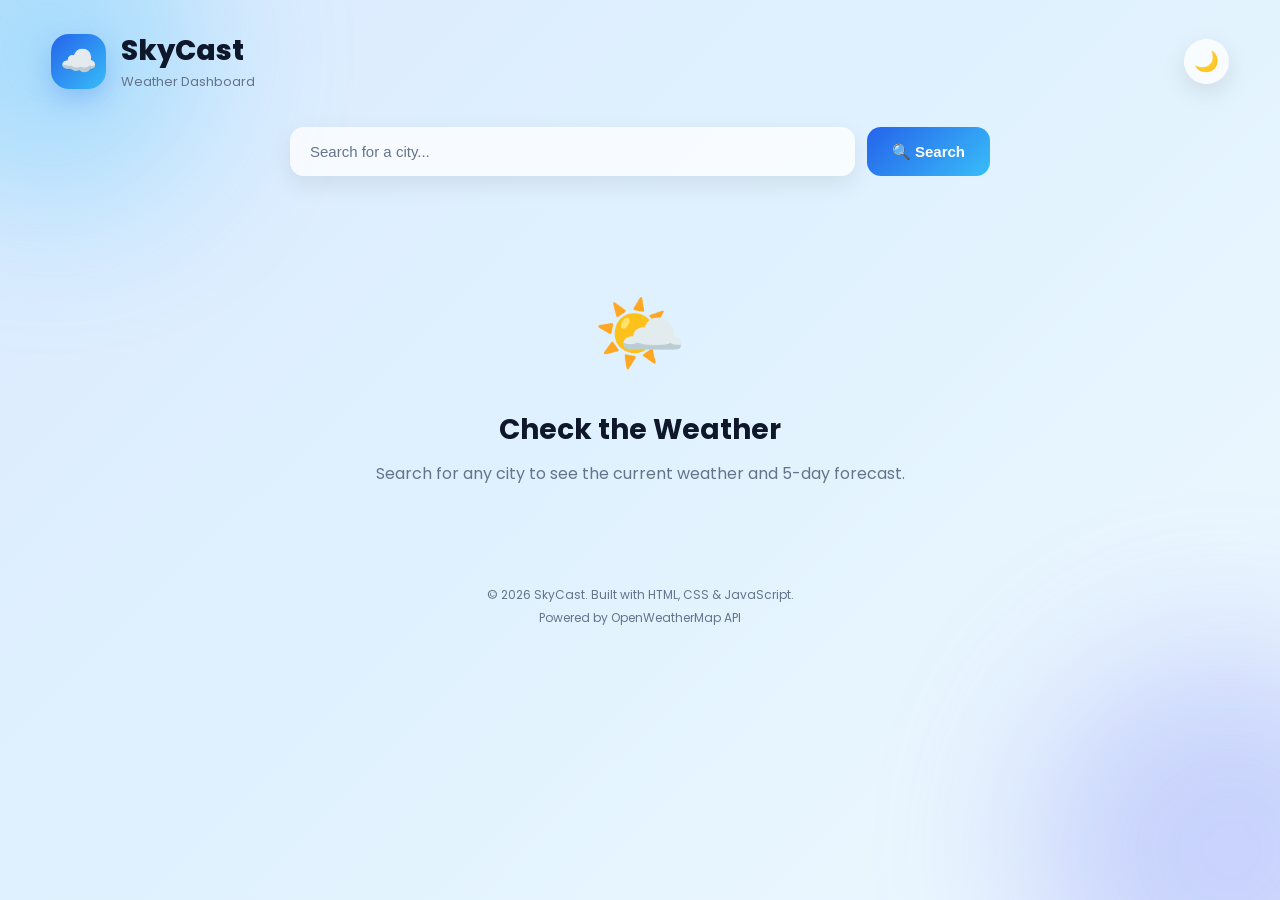
==== index.html @ 80de34cd "Adding codes" ====
<!doctype html>
<html lang="en">
  <head>
    <meta charset="UTF-8" />
    <meta name="viewport" content="width=device-width, initial-scale=1.0" />

    <title>SkyCast - Weather Dashboard</title>

    <link
      rel="icon"
      href="https://cdn-icons-png.flaticon.com/512/1163/1163661.png"
    />

    <link rel="stylesheet" href="style.css" />

    <link rel="preconnect" href="https://fonts.googleapis.com" />
    <link rel="preconnect" href="https://fonts.gstatic.com" crossorigin />
    <link
      href="https://fonts.googleapis.com/css2?family=Poppins:wght@400;500;600;700;800&display=swap"
      rel="stylesheet"
    />
  </head>

  <body>
    <!-- Background Decorations -->
    <div class="circle circle-one"></div>
    <div class="circle circle-two"></div>

    <!-- Main Container -->
    <div class="app-container">
      <!-- Header -->
      <header class="header">
        <div class="logo">
          <div class="logo-icon">☁️</div>

          <div>
            <h1>SkyCast</h1>
            <p>Weather Dashboard</p>
          </div>
        </div>

        <button id="themeBtn" class="theme-btn">🌙</button>
      </header>

      <!-- Search Section -->
      <section class="search-section">
        <div class="search-box">
          <input
            type="text"
            id="cityInput"
            placeholder="Search for a city..."
          />

          <button id="searchBtn">🔍 Search</button>
        </div>

        <p id="errorMessage" class="error-message"></p>
      </section>

      <!-- Loading -->
      <div id="loading" class="loading">
        <div class="spinner"></div>
        <p>Loading weather data...</p>
      </div>

      <!-- Weather Content -->
      <main id="weatherContent" class="weather-content hidden">
        <!-- Current Weather -->
        <section class="current-weather">
          <div class="location">
            <h2 id="cityName">Dhaka</h2>

            <p id="date">Monday, January 1, 2025</p>
          </div>

          <div class="main-weather">
            <div class="weather-icon-container">
              <img id="weatherIcon" src="" alt="Weather Icon" />
            </div>

            <div class="temperature">
              <h3><span id="temperature">--</span>°C</h3>

              <p id="weatherDescription">Clear Sky</p>

              <p class="feels-like">
                Feels like
                <span id="feelsLike">--</span>°C
              </p>
            </div>
          </div>
        </section>

        <!-- Weather Stats -->
        <section class="weather-stats">
          <div class="stat-card">
            <div class="stat-icon">💧</div>

            <div>
              <p>Humidity</p>
              <h3><span id="humidity">--</span>%</h3>
            </div>
          </div>

          <div class="stat-card">
            <div class="stat-icon">💨</div>

            <div>
              <p>Wind Speed</p>
              <h3><span id="windSpeed">--</span> m/s</h3>
            </div>
          </div>

          <div class="stat-card">
            <div class="stat-icon">🌡️</div>

            <div>
              <p>Pressure</p>
              <h3><span id="pressure">--</span> hPa</h3>
            </div>
          </div>

          <div class="stat-card">
            <div class="stat-icon">👁️</div>

            <div>
              <p>Visibility</p>
              <h3><span id="visibility">--</span> km</h3>
            </div>
          </div>
        </section>

        <!-- Forecast -->
        <section class="forecast-section">
          <div class="section-title">
            <h2>5-Day Forecast</h2>

            <span>Upcoming Weather</span>
          </div>

          <div id="forecastContainer" class="forecast-container">
            <!-- Forecast Cards Generated by JavaScript -->
          </div>
        </section>
      </main>

      <!-- Welcome Message -->
      <div id="welcomeMessage" class="welcome-message">
        <div class="welcome-icon">🌤️</div>

        <h2>Check the Weather</h2>

        <p>
          Search for any city to see the current weather and 5-day forecast.
        </p>
      </div>

      <!-- Footer -->
      <footer class="footer">
        <p>© 2026 SkyCast. Built with HTML, CSS & JavaScript.</p>

        <p>Powered by OpenWeatherMap API</p>
      </footer>
    </div>

    <script src="script.js"></script>
  </body>
</html>
---- style.css ----
* {
  margin: 0;
  padding: 0;
  box-sizing: border-box;
}

:root {
  --primary: #2563eb;
  --secondary: #38bdf8;

  --bg: #f1f5f9;
  --card: rgba(255, 255, 255, 0.75);

  --text: #0f172a;
  --muted: #64748b;

  --border: rgba(255, 255, 255, 0.5);
}

body.dark {
  --bg: #0f172a;
  --card: rgba(30, 41, 59, 0.85);

  --text: #f8fafc;
  --muted: #cbd5e1;

  --border: rgba(255, 255, 255, 0.1);
}

body {
  min-height: 100vh;

  font-family: "Poppins", sans-serif;

  background: linear-gradient(135deg, #dbeafe, #e0f2fe, #f0f9ff);

  color: var(--text);

  transition: 0.3s ease;

  overflow-x: hidden;
}

body.dark {
  background: linear-gradient(135deg, #020617, #0f172a, #1e293b);
}

/* Background Circles */

.circle {
  position: fixed;

  border-radius: 50%;

  filter: blur(80px);

  opacity: 0.35;

  z-index: -1;
}

.circle-one {
  width: 300px;

  height: 300px;

  background: #38bdf8;

  top: -100px;

  left: -100px;
}

.circle-two {
  width: 400px;

  height: 400px;

  background: #818cf8;

  bottom: -150px;

  right: -150px;
}

/* App */

.app-container {
  width: 92%;

  max-width: 1200px;

  margin: auto;

  padding: 30px 0;
}

/* Header */

.header {
  display: flex;

  justify-content: space-between;

  align-items: center;

  margin-bottom: 35px;
}

.logo {
  display: flex;

  align-items: center;

  gap: 15px;
}

.logo-icon {
  width: 55px;

  height: 55px;

  display: flex;

  justify-content: center;

  align-items: center;

  font-size: 30px;

  background: linear-gradient(135deg, var(--primary), var(--secondary));

  border-radius: 18px;

  box-shadow: 0 10px 25px rgba(37, 99, 235, 0.25);
}

.logo h1 {
  font-size: 28px;

  font-weight: 800;
}

.logo p {
  color: var(--muted);

  font-size: 13px;
}

.theme-btn {
  border: none;

  width: 45px;

  height: 45px;

  border-radius: 50%;

  font-size: 20px;

  cursor: pointer;

  background: var(--card);

  color: var(--text);

  box-shadow: 0 8px 25px rgba(0, 0, 0, 0.1);

  transition: 0.3s;
}

.theme-btn:hover {
  transform: rotate(20deg) scale(1.1);
}

/* Search */

.search-section {
  margin-bottom: 30px;
}

.search-box {
  display: flex;

  gap: 12px;

  max-width: 700px;

  margin: auto;
}

.search-box input {
  flex: 1;

  padding: 16px 20px;

  border: none;

  outline: none;

  border-radius: 14px;

  font-size: 15px;

  background: var(--card);

  color: var(--text);

  box-shadow: 0 8px 25px rgba(0, 0, 0, 0.08);
}

.search-box input::placeholder {
  color: var(--muted);
}

.search-box button {
  padding: 0 25px;

  border: none;

  border-radius: 14px;

  cursor: pointer;

  color: white;

  font-size: 15px;

  font-weight: 600;

  background: linear-gradient(135deg, var(--primary), var(--secondary));

  transition: 0.3s;
}

.search-box button:hover {
  transform: translateY(-3px);

  box-shadow: 0 8px 20px rgba(37, 99, 235, 0.3);
}

.error-message {
  text-align: center;

  color: #ef4444;

  margin-top: 12px;

  font-size: 14px;
}

/* Current Weather */

.current-weather {
  padding: 35px;

  border-radius: 25px;

  background: var(--card);

  backdrop-filter: blur(20px);

  border: 1px solid var(--border);

  box-shadow: 0 15px 40px rgba(0, 0, 0, 0.08);

  margin-bottom: 25px;
}

.location h2 {
  font-size: 32px;
}

.location p {
  color: var(--muted);

  margin-top: 5px;
}

.main-weather {
  display: flex;

  align-items: center;

  justify-content: center;

  gap: 35px;

  margin-top: 25px;
}

.weather-icon-container img {
  width: 150px;

  height: 150px;
}

.temperature h3 {
  font-size: 70px;

  line-height: 1;
}

.temperature p {
  text-transform: capitalize;

  font-size: 20px;

  margin-top: 12px;
}

.feels-like {
  color: var(--muted);

  font-size: 14px !important;
}

/* Stats */

.weather-stats {
  display: grid;

  grid-template-columns: repeat(4, 1fr);

  gap: 20px;

  margin-bottom: 35px;
}

.stat-card {
  display: flex;

  align-items: center;

  gap: 15px;

  padding: 22px;

  border-radius: 20px;

  background: var(--card);

  backdrop-filter: blur(20px);

  box-shadow: 0 10px 30px rgba(0, 0, 0, 0.06);
}

.stat-icon {
  width: 50px;

  height: 50px;

  display: flex;

  align-items: center;

  justify-content: center;

  font-size: 25px;

  background: rgba(59, 130, 246, 0.15);

  border-radius: 15px;
}

.stat-card p {
  color: var(--muted);

  font-size: 13px;
}

.stat-card h3 {
  font-size: 20px;

  margin-top: 3px;
}

/* Forecast */

.forecast-section {
  margin-bottom: 35px;
}

.section-title {
  display: flex;

  align-items: center;

  justify-content: space-between;

  margin-bottom: 18px;
}

.section-title h2 {
  font-size: 24px;
}

.section-title span {
  color: var(--muted);

  font-size: 13px;
}

.forecast-container {
  display: grid;

  grid-template-columns: repeat(5, 1fr);

  gap: 15px;
}

.forecast-card {
  padding: 22px 15px;

  text-align: center;

  border-radius: 20px;

  background: var(--card);

  backdrop-filter: blur(20px);

  box-shadow: 0 10px 30px rgba(0, 0, 0, 0.06);

  transition: 0.3s;
}

.forecast-card:hover {
  transform: translateY(-7px);
}

.forecast-card h3 {
  font-size: 15px;

  margin-bottom: 10px;
}

.forecast-card img {
  width: 70px;
}

.forecast-card .forecast-temp {
  font-size: 20px;

  font-weight: 700;

  margin-top: 5px;
}

.forecast-card p {
  color: var(--muted);

  font-size: 12px;

  margin-top: 5px;
}

/* Welcome */

.welcome-message {
  text-align: center;

  padding: 70px 20px;
}

.welcome-icon {
  font-size: 75px;

  margin-bottom: 20px;
}

.welcome-message h2 {
  font-size: 28px;
}

.welcome-message p {
  color: var(--muted);

  margin-top: 10px;
}

/* Loading */

.loading {
  display: none;

  text-align: center;

  padding: 50px;
}

.spinner {
  width: 45px;

  height: 45px;

  border: 5px solid #dbeafe;

  border-top: 5px solid var(--primary);

  border-radius: 50%;

  animation: spin 1s linear infinite;

  margin: auto auto 15px;
}

@keyframes spin {
  to {
    transform: rotate(360deg);
  }
}

/* Footer */

.footer {
  text-align: center;

  color: var(--muted);

  font-size: 12px;

  padding: 25px 0;
}

.footer p {
  margin: 5px;
}

/* Utility */

.hidden {
  display: none;
}

/* Responsive */

@media (max-width: 900px) {
  .weather-stats {
    grid-template-columns: repeat(2, 1fr);
  }

  .forecast-container {
    grid-template-columns: repeat(3, 1fr);
  }
}

@media (max-width: 600px) {
  .app-container {
    width: 94%;

    padding-top: 20px;
  }

  .logo h1 {
    font-size: 23px;
  }

  .search-box {
    flex-direction: column;
  }

  .search-box button {
    padding: 15px;
  }

  .main-weather {
    flex-direction: column;

    gap: 10px;

    text-align: center;
  }

  .temperature h3 {
    font-size: 55px;
  }

  .weather-stats {
    grid-template-columns: 1fr;
  }

  .forecast-container {
    grid-template-columns: repeat(2, 1fr);
  }

  .section-title {
    flex-direction: column;

    align-items: flex-start;

    gap: 5px;
  }
}
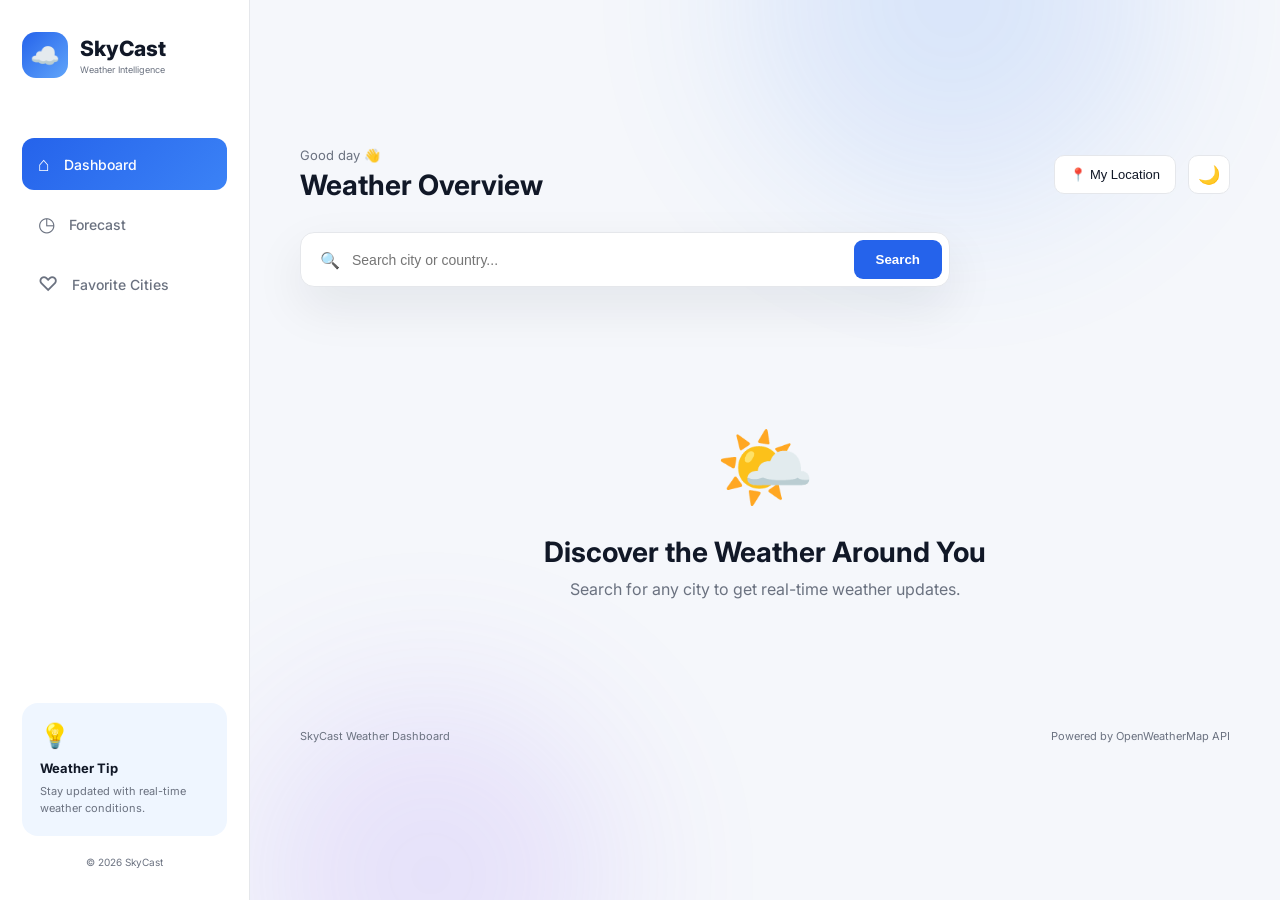
==== commit 945756d6: "Update files" ====
--- a/index.html
+++ b/index.html
@@ -4,163 +4,277 @@
     <meta charset="UTF-8" />
     <meta name="viewport" content="width=device-width, initial-scale=1.0" />
 
-    <title>SkyCast - Weather Dashboard</title>
+    <title>SkyCast | Weather Dashboard</title>
 
     <link
       rel="icon"
       href="https://cdn-icons-png.flaticon.com/512/1163/1163661.png"
     />
 
-    <link rel="stylesheet" href="style.css" />
-
     <link rel="preconnect" href="https://fonts.googleapis.com" />
     <link rel="preconnect" href="https://fonts.gstatic.com" crossorigin />
+
     <link
-      href="https://fonts.googleapis.com/css2?family=Poppins:wght@400;500;600;700;800&display=swap"
+      href="https://fonts.googleapis.com/css2?family=Inter:wght@400;500;600;700;800&display=swap"
       rel="stylesheet"
     />
+
+    <link rel="stylesheet" href="style.css" />
   </head>
 
   <body>
-    <!-- Background Decorations -->
-    <div class="circle circle-one"></div>
-    <div class="circle circle-two"></div>
-
-    <!-- Main Container -->
-    <div class="app-container">
-      <!-- Header -->
-      <header class="header">
-        <div class="logo">
-          <div class="logo-icon">☁️</div>
+    <div class="background-shape shape-one"></div>
+    <div class="background-shape shape-two"></div>
+
+    <div class="app">
+      <!-- SIDEBAR -->
+      <aside class="sidebar">
+        <div class="brand">
+          <div class="brand-icon">☁️</div>
 
           <div>
             <h1>SkyCast</h1>
-            <p>Weather Dashboard</p>
+            <span>Weather Intelligence</span>
           </div>
         </div>
 
-        <button id="themeBtn" class="theme-btn">🌙</button>
-      </header>
-
-      <!-- Search Section -->
-      <section class="search-section">
-        <div class="search-box">
-          <input
-            type="text"
-            id="cityInput"
-            placeholder="Search for a city..."
-          />
-
-          <button id="searchBtn">🔍 Search</button>
+        <nav class="navigation">
+          <a href="#dashboard" class="nav-item active" id="dashboardNav">
+            <span>⌂</span>
+            Dashboard
+          </a>
+
+          <a href="#forecast" class="nav-item" id="forecastNav">
+            <span>◷</span>
+            Forecast
+          </a>
+
+          <a href="#favorites" class="nav-item" id="favoritesNav">
+            <span>♡</span>
+            Favorite Cities
+          </a>
+        </nav>
+
+        <div class="sidebar-bottom">
+          <div class="tip-card">
+            <div class="tip-icon">💡</div>
+
+            <h3>Weather Tip</h3>
+
+            <p>Stay updated with real-time weather conditions.</p>
+          </div>
+
+          <p class="sidebar-footer">© 2026 SkyCast</p>
         </div>
-
-        <p id="errorMessage" class="error-message"></p>
-      </section>
-
-      <!-- Loading -->
-      <div id="loading" class="loading">
-        <div class="spinner"></div>
-        <p>Loading weather data...</p>
-      </div>
-
-      <!-- Weather Content -->
-      <main id="weatherContent" class="weather-content hidden">
-        <!-- Current Weather -->
-        <section class="current-weather">
-          <div class="location">
-            <h2 id="cityName">Dhaka</h2>
-
-            <p id="date">Monday, January 1, 2025</p>
-          </div>
-
-          <div class="main-weather">
-            <div class="weather-icon-container">
-              <img id="weatherIcon" src="" alt="Weather Icon" />
-            </div>
-
-            <div class="temperature">
-              <h3><span id="temperature">--</span>°C</h3>
-
-              <p id="weatherDescription">Clear Sky</p>
-
-              <p class="feels-like">
-                Feels like
-                <span id="feelsLike">--</span>°C
-              </p>
-            </div>
-          </div>
+      </aside>
+
+      <!-- MAIN CONTENT -->
+      <main class="main-content">
+        <!-- TOPBAR -->
+        <header class="topbar">
+          <div>
+            <p class="welcome-text">Good day 👋</p>
+
+            <h2>Weather Overview</h2>
+          </div>
+
+          <div class="topbar-actions">
+            <button id="locationBtn" class="location-btn">
+              📍 My Location
+            </button>
+
+            <button id="themeBtn" class="theme-btn">🌙</button>
+          </div>
+        </header>
+
+        <!-- SEARCH -->
+        <section class="search-section">
+          <div class="search-wrapper">
+            <span class="search-icon"> 🔍 </span>
+
+            <input
+              id="cityInput"
+              type="text"
+              placeholder="Search city or country..."
+            />
+
+            <button id="searchBtn">Search</button>
+          </div>
+
+          <p id="errorMessage"></p>
         </section>
 
-        <!-- Weather Stats -->
-        <section class="weather-stats">
-          <div class="stat-card">
-            <div class="stat-icon">💧</div>
-
-            <div>
-              <p>Humidity</p>
-              <h3><span id="humidity">--</span>%</h3>
-            </div>
-          </div>
-
-          <div class="stat-card">
-            <div class="stat-icon">💨</div>
-
-            <div>
-              <p>Wind Speed</p>
-              <h3><span id="windSpeed">--</span> m/s</h3>
-            </div>
-          </div>
-
-          <div class="stat-card">
-            <div class="stat-icon">🌡️</div>
-
-            <div>
-              <p>Pressure</p>
-              <h3><span id="pressure">--</span> hPa</h3>
-            </div>
-          </div>
-
-          <div class="stat-card">
-            <div class="stat-icon">👁️</div>
-
-            <div>
-              <p>Visibility</p>
-              <h3><span id="visibility">--</span> km</h3>
-            </div>
-          </div>
+        <!-- LOADING -->
+        <div id="loading" class="loading">
+          <div class="loader"></div>
+
+          <p>Fetching weather data...</p>
+        </div>
+
+        <!-- WELCOME -->
+        <section id="welcomeMessage" class="welcome-screen">
+          <div class="welcome-cloud">🌤️</div>
+
+          <h2>Discover the Weather Around You</h2>
+
+          <p>Search for any city to get real-time weather updates.</p>
         </section>
 
-        <!-- Forecast -->
-        <section class="forecast-section">
-          <div class="section-title">
-            <h2>5-Day Forecast</h2>
-
-            <span>Upcoming Weather</span>
-          </div>
-
-          <div id="forecastContainer" class="forecast-container">
-            <!-- Forecast Cards Generated by JavaScript -->
-          </div>
+        <!-- WEATHER CONTENT -->
+        <section id="weatherContent" class="weather-content hidden">
+          <!-- HERO WEATHER CARD -->
+          <div class="weather-grid">
+            <div class="hero-weather-card">
+              <div class="hero-top">
+                <div>
+                  <span class="label"> CURRENT WEATHER </span>
+
+                  <h1 id="cityName">Dhaka, BD</h1>
+
+                  <p id="date">Today</p>
+                </div>
+
+                <div class="weather-status">
+                  <span class="status-dot"></span>
+
+                  Live
+                </div>
+              </div>
+
+              <div class="hero-weather-main">
+                <img id="weatherIcon" src="" alt="Weather Icon" />
+
+                <div class="temperature-box">
+                  <h2>
+                    <span id="temperature">--</span>
+                    <sup>°C</sup>
+                  </h2>
+
+                  <p id="weatherDescription">Clear Sky</p>
+
+                  <span class="feels-like">
+                    Feels like
+                    <b id="feelsLike">--</b>°C
+                  </span>
+                </div>
+              </div>
+
+              <div class="sun-info">
+                <div>
+                  <span>🌅 Sunrise</span>
+
+                  <strong id="sunrise"> -- </strong>
+                </div>
+
+                <div>
+                  <span>🌇 Sunset</span>
+
+                  <strong id="sunset"> -- </strong>
+                </div>
+
+                <button id="favoriteBtn" class="favorite-btn">
+                  ☆ Add to Favorites
+                </button>
+              </div>
+            </div>
+
+            <!-- STATS -->
+            <div class="stats-grid">
+              <div class="info-card">
+                <div class="info-card-top">
+                  <span> Humidity </span>
+
+                  <div class="info-icon">💧</div>
+                </div>
+
+                <h3><span id="humidity">--</span>%</h3>
+
+                <p>Atmospheric moisture</p>
+              </div>
+
+              <div class="info-card">
+                <div class="info-card-top">
+                  <span> Wind Speed </span>
+
+                  <div class="info-icon">💨</div>
+                </div>
+
+                <h3>
+                  <span id="windSpeed">--</span>
+                  <small>m/s</small>
+                </h3>
+
+                <p>Current wind speed</p>
+              </div>
+
+              <div class="info-card">
+                <div class="info-card-top">
+                  <span> Pressure </span>
+
+                  <div class="info-icon">🌡️</div>
+                </div>
+
+                <h3>
+                  <span id="pressure">--</span>
+                  <small>hPa</small>
+                </h3>
+
+                <p>Atmospheric pressure</p>
+              </div>
+
+              <div class="info-card">
+                <div class="info-card-top">
+                  <span> Visibility </span>
+
+                  <div class="info-icon">👁️</div>
+                </div>
+
+                <h3>
+                  <span id="visibility">--</span>
+                  <small>km</small>
+                </h3>
+
+                <p>Clear visibility range</p>
+              </div>
+            </div>
+          </div>
+
+          <!-- FAVORITES -->
+          <section id="favoritesSection" class="favorites-section">
+            <div class="section-header">
+              <div>
+                <span class="label"> SAVED LOCATIONS </span>
+
+                <h2>Favorite Cities</h2>
+              </div>
+            </div>
+
+            <div id="favoritesContainer" class="favorites-container"></div>
+          </section>
+
+          <!-- FORECAST -->
+          <section id="forecastSection" class="forecast-section">
+            <div class="section-header">
+              <div>
+                <span class="label"> UPCOMING WEATHER </span>
+
+                <h2>5-Day Forecast</h2>
+              </div>
+
+              <span class="forecast-badge"> Daily forecast </span>
+            </div>
+
+            <div id="forecastContainer" class="forecast-container"></div>
+          </section>
         </section>
+
+        <!-- FOOTER -->
+        <footer>
+          <span> SkyCast Weather Dashboard </span>
+
+          <span> Powered by OpenWeatherMap API </span>
+        </footer>
       </main>
-
-      <!-- Welcome Message -->
-      <div id="welcomeMessage" class="welcome-message">
-        <div class="welcome-icon">🌤️</div>
-
-        <h2>Check the Weather</h2>
-
-        <p>
-          Search for any city to see the current weather and 5-day forecast.
-        </p>
-      </div>
-
-      <!-- Footer -->
-      <footer class="footer">
-        <p>© 2026 SkyCast. Built with HTML, CSS & JavaScript.</p>
-
-        <p>Powered by OpenWeatherMap API</p>
-      </footer>
     </div>
 
     <script src="script.js"></script>
--- a/style.css
+++ b/style.css
@@ -6,400 +6,672 @@
 
 :root {
   --primary: #2563eb;
-  --secondary: #38bdf8;
-
-  --bg: #f1f5f9;
-  --card: rgba(255, 255, 255, 0.75);
-
-  --text: #0f172a;
-  --muted: #64748b;
-
-  --border: rgba(255, 255, 255, 0.5);
+  --background: #f5f7fb;
+  --surface: #ffffff;
+
+  --text: #111827;
+  --muted: #6b7280;
+
+  --border: #e5e7eb;
+
+  --shadow: 0 20px 50px rgba(15, 23, 42, 0.08);
 }
 
 body.dark {
-  --bg: #0f172a;
-  --card: rgba(30, 41, 59, 0.85);
-
-  --text: #f8fafc;
-  --muted: #cbd5e1;
-
-  --border: rgba(255, 255, 255, 0.1);
+  --background: #0b1120;
+  --surface: #111827;
+
+  --text: #f9fafb;
+  --muted: #9ca3af;
+
+  --border: #1f2937;
+
+  --shadow: 0 20px 50px rgba(0, 0, 0, 0.25);
 }
 
 body {
   min-height: 100vh;
 
-  font-family: "Poppins", sans-serif;
-
-  background: linear-gradient(135deg, #dbeafe, #e0f2fe, #f0f9ff);
+  font-family: "Inter", sans-serif;
+
+  background: var(--background);
 
   color: var(--text);
 
   transition: 0.3s ease;
-
-  overflow-x: hidden;
-}
-
-body.dark {
-  background: linear-gradient(135deg, #020617, #0f172a, #1e293b);
-}
-
-/* Background Circles */
-
-.circle {
+}
+
+.background-shape {
   position: fixed;
 
   border-radius: 50%;
 
-  filter: blur(80px);
-
-  opacity: 0.35;
+  filter: blur(90px);
+
+  opacity: 0.15;
 
   z-index: -1;
 }
 
-.circle-one {
-  width: 300px;
-
-  height: 300px;
-
-  background: #38bdf8;
-
-  top: -100px;
-
-  left: -100px;
-}
-
-.circle-two {
+.shape-one {
   width: 400px;
 
   height: 400px;
 
-  background: #818cf8;
+  background: #3b82f6;
+
+  top: -200px;
+
+  right: 10%;
+}
+
+.shape-two {
+  width: 350px;
+
+  height: 350px;
+
+  background: #8b5cf6;
 
   bottom: -150px;
 
-  right: -150px;
-}
-
-/* App */
-
-.app-container {
-  width: 92%;
-
-  max-width: 1200px;
+  left: 20%;
+}
+
+/* APP */
+
+.app {
+  display: flex;
+
+  min-height: 100vh;
+}
+
+/* SIDEBAR */
+
+.sidebar {
+  width: 250px;
+
+  min-height: 100vh;
+
+  padding: 32px 22px;
+
+  background: var(--surface);
+
+  border-right: 1px solid var(--border);
+
+  display: flex;
+
+  flex-direction: column;
+}
+
+.brand {
+  display: flex;
+
+  align-items: center;
+
+  gap: 12px;
+
+  margin-bottom: 60px;
+}
+
+.brand-icon {
+  width: 46px;
+
+  height: 46px;
+
+  display: flex;
+
+  justify-content: center;
+
+  align-items: center;
+
+  border-radius: 14px;
+
+  font-size: 24px;
+
+  background: linear-gradient(135deg, #2563eb, #60a5fa);
+}
+
+.brand h1 {
+  font-size: 21px;
+
+  font-weight: 800;
+}
+
+.brand span {
+  display: block;
+
+  color: var(--muted);
+
+  font-size: 9px;
+
+  margin-top: 3px;
+}
+
+.navigation {
+  display: flex;
+
+  flex-direction: column;
+
+  gap: 8px;
+}
+
+.nav-item {
+  display: flex;
+
+  align-items: center;
+
+  gap: 14px;
+
+  padding: 14px 16px;
+
+  color: var(--muted);
+
+  text-decoration: none;
+
+  font-size: 14px;
+
+  font-weight: 500;
+
+  border-radius: 12px;
+
+  transition: 0.3s;
+}
+
+.nav-item span {
+  font-size: 20px;
+}
+
+.nav-item:hover {
+  background: #eff6ff;
+
+  color: var(--primary);
+}
+
+body.dark .nav-item:hover {
+  background: #1e293b;
+}
+
+.nav-item.active {
+  color: white;
+
+  background: linear-gradient(135deg, #2563eb, #3b82f6);
+}
+
+.sidebar-bottom {
+  margin-top: auto;
+}
+
+.tip-card {
+  padding: 18px;
+
+  border-radius: 16px;
+
+  background: #eff6ff;
+}
+
+body.dark .tip-card {
+  background: #1e293b;
+}
+
+.tip-icon {
+  font-size: 24px;
+
+  margin-bottom: 10px;
+}
+
+.tip-card h3 {
+  font-size: 13px;
+
+  margin-bottom: 7px;
+}
+
+.tip-card p {
+  color: var(--muted);
+
+  font-size: 11px;
+
+  line-height: 1.6;
+}
+
+.sidebar-footer {
+  text-align: center;
+
+  color: var(--muted);
+
+  font-size: 10px;
+
+  margin-top: 20px;
+}
+
+/* MAIN */
+
+.main-content {
+  flex: 1;
+
+  padding: 36px 50px;
+
+  max-width: 1500px;
 
   margin: auto;
-
-  padding: 30px 0;
-}
-
-/* Header */
-
-.header {
+}
+
+.topbar {
   display: flex;
 
   justify-content: space-between;
 
   align-items: center;
 
-  margin-bottom: 35px;
-}
-
-.logo {
-  display: flex;
-
-  align-items: center;
-
-  gap: 15px;
-}
-
-.logo-icon {
-  width: 55px;
-
-  height: 55px;
-
-  display: flex;
-
-  justify-content: center;
-
-  align-items: center;
-
-  font-size: 30px;
-
-  background: linear-gradient(135deg, var(--primary), var(--secondary));
-
-  border-radius: 18px;
-
-  box-shadow: 0 10px 25px rgba(37, 99, 235, 0.25);
-}
-
-.logo h1 {
+  margin-bottom: 30px;
+}
+
+.welcome-text {
+  color: var(--muted);
+
+  font-size: 13px;
+
+  margin-bottom: 5px;
+}
+
+.topbar h2 {
   font-size: 28px;
-
-  font-weight: 800;
-}
-
-.logo p {
-  color: var(--muted);
+}
+
+.topbar-actions {
+  display: flex;
+
+  gap: 12px;
+}
+
+.location-btn,
+.theme-btn {
+  border: 1px solid var(--border);
+
+  background: var(--surface);
+
+  color: var(--text);
+
+  cursor: pointer;
+
+  border-radius: 10px;
+
+  padding: 11px 15px;
 
   font-size: 13px;
 }
 
 .theme-btn {
-  border: none;
-
-  width: 45px;
-
-  height: 45px;
-
-  border-radius: 50%;
-
-  font-size: 20px;
-
-  cursor: pointer;
-
-  background: var(--card);
-
-  color: var(--text);
-
-  box-shadow: 0 8px 25px rgba(0, 0, 0, 0.1);
-
-  transition: 0.3s;
-}
-
-.theme-btn:hover {
-  transform: rotate(20deg) scale(1.1);
-}
-
-/* Search */
+  width: 42px;
+
+  padding: 0;
+
+  font-size: 18px;
+}
+
+/* SEARCH */
 
 .search-section {
   margin-bottom: 30px;
 }
 
-.search-box {
-  display: flex;
+.search-wrapper {
+  max-width: 650px;
+
+  display: flex;
+
+  align-items: center;
 
   gap: 12px;
 
-  max-width: 700px;
-
-  margin: auto;
-}
-
-.search-box input {
+  padding: 7px;
+
+  background: var(--surface);
+
+  border: 1px solid var(--border);
+
+  border-radius: 14px;
+
+  box-shadow: var(--shadow);
+}
+
+.search-icon {
+  margin-left: 12px;
+}
+
+.search-wrapper input {
   flex: 1;
 
-  padding: 16px 20px;
-
   border: none;
 
   outline: none;
 
-  border-radius: 14px;
-
-  font-size: 15px;
-
-  background: var(--card);
+  background: transparent;
 
   color: var(--text);
 
-  box-shadow: 0 8px 25px rgba(0, 0, 0, 0.08);
-}
-
-.search-box input::placeholder {
-  color: var(--muted);
-}
-
-.search-box button {
-  padding: 0 25px;
+  font-size: 14px;
+}
+
+.search-wrapper button {
+  padding: 12px 22px;
 
   border: none;
 
-  border-radius: 14px;
+  border-radius: 9px;
+
+  color: white;
 
   cursor: pointer;
 
+  font-weight: 600;
+
+  background: var(--primary);
+}
+
+#errorMessage {
+  color: #ef4444;
+
+  font-size: 13px;
+
+  margin-top: 10px;
+}
+
+/* WEATHER GRID */
+
+.weather-grid {
+  display: grid;
+
+  grid-template-columns: 1.5fr 1fr;
+
+  gap: 20px;
+
+  margin-bottom: 35px;
+}
+
+/* HERO */
+
+.hero-weather-card {
+  min-height: 390px;
+
+  padding: 30px;
+
+  border-radius: 24px;
+
   color: white;
 
-  font-size: 15px;
-
-  font-weight: 600;
-
-  background: linear-gradient(135deg, var(--primary), var(--secondary));
-
-  transition: 0.3s;
-}
-
-.search-box button:hover {
-  transform: translateY(-3px);
-
-  box-shadow: 0 8px 20px rgba(37, 99, 235, 0.3);
-}
-
-.error-message {
-  text-align: center;
-
-  color: #ef4444;
-
-  margin-top: 12px;
-
+  background: linear-gradient(135deg, #1e40af, #2563eb);
+
+  box-shadow: 0 25px 50px rgba(37, 99, 235, 0.25);
+}
+
+.hero-top {
+  display: flex;
+
+  justify-content: space-between;
+}
+
+.label {
+  display: block;
+
+  font-size: 10px;
+
+  font-weight: 700;
+
+  letter-spacing: 1.5px;
+
+  opacity: 0.7;
+
+  margin-bottom: 10px;
+}
+
+.hero-top h1 {
+  font-size: 27px;
+}
+
+.hero-top p {
+  font-size: 12px;
+
+  opacity: 0.75;
+}
+
+.weather-status {
+  height: fit-content;
+
+  padding: 7px 11px;
+
+  border-radius: 20px;
+
+  font-size: 11px;
+
+  background: rgba(255, 255, 255, 0.15);
+}
+
+.status-dot {
+  display: inline-block;
+
+  width: 7px;
+
+  height: 7px;
+
+  margin-right: 5px;
+
+  border-radius: 50%;
+
+  background: #4ade80;
+}
+
+.hero-weather-main {
+  display: flex;
+
+  align-items: center;
+
+  gap: 25px;
+
+  margin-top: 30px;
+}
+
+.hero-weather-main img {
+  width: 145px;
+
+  height: 145px;
+}
+
+.temperature-box h2 {
+  font-size: 72px;
+
+  line-height: 1;
+}
+
+.temperature-box sup {
+  font-size: 30px;
+}
+
+.temperature-box p {
+  font-size: 18px;
+
+  text-transform: capitalize;
+
+  margin-top: 10px;
+}
+
+.feels-like {
+  display: block;
+
+  margin-top: 8px;
+
+  font-size: 12px;
+
+  opacity: 0.7;
+}
+
+.sun-info {
+  display: flex;
+
+  align-items: center;
+
+  gap: 30px;
+
+  margin-top: 20px;
+
+  padding-top: 18px;
+
+  border-top: 1px solid rgba(255, 255, 255, 0.2);
+}
+
+.sun-info div {
+  display: flex;
+
+  flex-direction: column;
+
+  gap: 6px;
+}
+
+.sun-info span {
+  font-size: 11px;
+
+  opacity: 0.7;
+}
+
+.sun-info strong {
   font-size: 14px;
 }
 
-/* Current Weather */
-
-.current-weather {
-  padding: 35px;
-
-  border-radius: 25px;
-
-  background: var(--card);
-
-  backdrop-filter: blur(20px);
+.favorite-btn {
+  margin-left: auto;
+
+  padding: 10px 14px;
+
+  border: none;
+
+  border-radius: 9px;
+
+  color: white;
+
+  background: rgba(255, 255, 255, 0.18);
+
+  cursor: pointer;
+
+  font-size: 11px;
+}
+
+.favorite-btn:hover {
+  background: rgba(255, 255, 255, 0.3);
+}
+
+/* STATS */
+
+.stats-grid {
+  display: grid;
+
+  grid-template-columns: repeat(2, 1fr);
+
+  gap: 20px;
+}
+
+.info-card {
+  padding: 23px;
 
   border: 1px solid var(--border);
 
-  box-shadow: 0 15px 40px rgba(0, 0, 0, 0.08);
+  border-radius: 20px;
+
+  background: var(--surface);
+
+  box-shadow: var(--shadow);
+}
+
+.info-card-top {
+  display: flex;
+
+  justify-content: space-between;
+
+  align-items: center;
+
+  color: var(--muted);
+
+  font-size: 12px;
+}
+
+.info-icon {
+  width: 38px;
+
+  height: 38px;
+
+  display: flex;
+
+  justify-content: center;
+
+  align-items: center;
+
+  border-radius: 11px;
+
+  background: #eff6ff;
+}
+
+.info-card h3 {
+  margin-top: 22px;
+
+  font-size: 27px;
+}
+
+.info-card h3 small {
+  font-size: 12px;
+
+  color: var(--muted);
+}
+
+.info-card p {
+  color: var(--muted);
+
+  font-size: 11px;
+
+  margin-top: 5px;
+}
+
+/* SECTION */
+
+.forecast-section,
+.favorites-section {
+  padding: 28px;
+
+  border: 1px solid var(--border);
+
+  border-radius: 22px;
+
+  background: var(--surface);
+
+  box-shadow: var(--shadow);
 
   margin-bottom: 25px;
 }
 
-.location h2 {
-  font-size: 32px;
-}
-
-.location p {
-  color: var(--muted);
-
-  margin-top: 5px;
-}
-
-.main-weather {
-  display: flex;
-
-  align-items: center;
-
-  justify-content: center;
-
-  gap: 35px;
-
-  margin-top: 25px;
-}
-
-.weather-icon-container img {
-  width: 150px;
-
-  height: 150px;
-}
-
-.temperature h3 {
-  font-size: 70px;
-
-  line-height: 1;
-}
-
-.temperature p {
-  text-transform: capitalize;
-
-  font-size: 20px;
-
-  margin-top: 12px;
-}
-
-.feels-like {
-  color: var(--muted);
-
-  font-size: 14px !important;
-}
-
-/* Stats */
-
-.weather-stats {
-  display: grid;
-
-  grid-template-columns: repeat(4, 1fr);
-
-  gap: 20px;
-
-  margin-bottom: 35px;
-}
-
-.stat-card {
-  display: flex;
-
-  align-items: center;
-
-  gap: 15px;
-
-  padding: 22px;
+.section-header {
+  display: flex;
+
+  justify-content: space-between;
+
+  align-items: center;
+
+  margin-bottom: 25px;
+}
+
+.section-header h2 {
+  font-size: 22px;
+}
+
+.forecast-badge {
+  padding: 8px 12px;
 
   border-radius: 20px;
 
-  background: var(--card);
-
-  backdrop-filter: blur(20px);
-
-  box-shadow: 0 10px 30px rgba(0, 0, 0, 0.06);
-}
-
-.stat-icon {
-  width: 50px;
-
-  height: 50px;
-
-  display: flex;
-
-  align-items: center;
-
-  justify-content: center;
-
-  font-size: 25px;
-
-  background: rgba(59, 130, 246, 0.15);
-
-  border-radius: 15px;
-}
-
-.stat-card p {
-  color: var(--muted);
-
-  font-size: 13px;
-}
-
-.stat-card h3 {
-  font-size: 20px;
-
-  margin-top: 3px;
-}
-
-/* Forecast */
-
-.forecast-section {
-  margin-bottom: 35px;
-}
-
-.section-title {
-  display: flex;
-
-  align-items: center;
-
-  justify-content: space-between;
-
-  margin-bottom: 18px;
-}
-
-.section-title h2 {
-  font-size: 24px;
-}
-
-.section-title span {
-  color: var(--muted);
-
-  font-size: 13px;
-}
+  color: var(--primary);
+
+  background: #eff6ff;
+
+  font-size: 11px;
+}
+
+/* FORECAST */
 
 .forecast-container {
   display: grid;
@@ -410,99 +682,139 @@
 }
 
 .forecast-card {
-  padding: 22px 15px;
+  padding: 20px 12px;
 
   text-align: center;
 
-  border-radius: 20px;
-
-  background: var(--card);
-
-  backdrop-filter: blur(20px);
-
-  box-shadow: 0 10px 30px rgba(0, 0, 0, 0.06);
-
-  transition: 0.3s;
-}
-
-.forecast-card:hover {
-  transform: translateY(-7px);
+  border: 1px solid var(--border);
+
+  border-radius: 16px;
 }
 
 .forecast-card h3 {
-  font-size: 15px;
-
-  margin-bottom: 10px;
+  font-size: 13px;
 }
 
 .forecast-card img {
   width: 70px;
-}
-
-.forecast-card .forecast-temp {
+
+  margin: 10px 0;
+}
+
+.forecast-temp {
   font-size: 20px;
 
   font-weight: 700;
-
-  margin-top: 5px;
 }
 
 .forecast-card p {
   color: var(--muted);
 
-  font-size: 12px;
-
-  margin-top: 5px;
-}
-
-/* Welcome */
-
-.welcome-message {
+  font-size: 11px;
+
+  margin-top: 7px;
+
+  text-transform: capitalize;
+}
+
+/* FAVORITES */
+
+.favorites-container {
+  display: flex;
+
+  flex-wrap: wrap;
+
+  gap: 12px;
+}
+
+.favorite-city-card {
+  display: flex;
+
+  align-items: center;
+
+  gap: 12px;
+
+  padding: 12px 15px;
+
+  border: 1px solid var(--border);
+
+  border-radius: 12px;
+
+  background: var(--background);
+}
+
+.favorite-city-card button {
+  border: none;
+
+  cursor: pointer;
+
+  color: #ef4444;
+
+  background: transparent;
+}
+
+.favorite-city-name {
+  cursor: pointer;
+
+  font-weight: 600;
+
+  font-size: 13px;
+}
+
+.no-favorites {
+  color: var(--muted);
+
+  font-size: 13px;
+}
+
+/* WELCOME */
+
+.welcome-screen {
   text-align: center;
 
-  padding: 70px 20px;
-}
-
-.welcome-icon {
-  font-size: 75px;
+  padding: 100px 20px;
+}
+
+.welcome-cloud {
+  font-size: 80px;
 
   margin-bottom: 20px;
 }
 
-.welcome-message h2 {
+.welcome-screen h2 {
   font-size: 28px;
 }
 
-.welcome-message p {
+.welcome-screen p {
   color: var(--muted);
 
   margin-top: 10px;
 }
 
-/* Loading */
+/* LOADING */
 
 .loading {
   display: none;
 
   text-align: center;
 
-  padding: 50px;
-}
-
-.spinner {
+  padding: 70px;
+}
+
+.loader {
   width: 45px;
 
   height: 45px;
 
-  border: 5px solid #dbeafe;
-
-  border-top: 5px solid var(--primary);
+  margin: auto auto 15px;
+
+  border: 4px solid #dbeafe;
+
+  border-top-color: var(--primary);
 
   border-radius: 50%;
 
-  animation: spin 1s linear infinite;
-
-  margin: auto auto 15px;
+  animation: spin 0.8s linear infinite;
 }
 
 @keyframes spin {
@@ -511,84 +823,102 @@
   }
 }
 
-/* Footer */
-
-.footer {
-  text-align: center;
-
-  color: var(--muted);
-
-  font-size: 12px;
-
-  padding: 25px 0;
-}
-
-.footer p {
-  margin: 5px;
-}
-
-/* Utility */
+/* FOOTER */
+
+footer {
+  display: flex;
+
+  justify-content: space-between;
+
+  color: var(--muted);
+
+  font-size: 11px;
+
+  padding: 30px 0 10px;
+}
 
 .hidden {
-  display: none;
-}
-
-/* Responsive */
-
-@media (max-width: 900px) {
-  .weather-stats {
-    grid-template-columns: repeat(2, 1fr);
-  }
-
-  .forecast-container {
-    grid-template-columns: repeat(3, 1fr);
-  }
-}
-
-@media (max-width: 600px) {
-  .app-container {
-    width: 94%;
-
-    padding-top: 20px;
-  }
-
-  .logo h1 {
-    font-size: 23px;
-  }
-
-  .search-box {
-    flex-direction: column;
-  }
-
-  .search-box button {
-    padding: 15px;
-  }
-
-  .main-weather {
-    flex-direction: column;
-
-    gap: 10px;
-
-    text-align: center;
-  }
-
-  .temperature h3 {
-    font-size: 55px;
-  }
-
-  .weather-stats {
+  display: none !important;
+}
+
+/* RESPONSIVE */
+
+@media (max-width: 1100px) {
+  .sidebar {
+    width: 220px;
+  }
+
+  .main-content {
+    padding: 30px;
+  }
+
+  .weather-grid {
     grid-template-columns: 1fr;
+  }
+}
+
+@media (max-width: 750px) {
+  .sidebar {
+    display: none;
+  }
+
+  .main-content {
+    padding: 25px 18px;
+  }
+
+  .topbar {
+    align-items: flex-start;
+
+    gap: 20px;
+  }
+
+  .location-btn {
+    display: none;
+  }
+
+  .stats-grid {
+    grid-template-columns: 1fr 1fr;
   }
 
   .forecast-container {
     grid-template-columns: repeat(2, 1fr);
   }
-
-  .section-title {
+}
+
+@media (max-width: 500px) {
+  .topbar {
     flex-direction: column;
-
+  }
+
+  .stats-grid {
+    grid-template-columns: 1fr;
+  }
+
+  .hero-weather-main {
+    flex-direction: column;
+
+    text-align: center;
+  }
+
+  .sun-info {
+    flex-wrap: wrap;
+  }
+
+  .favorite-btn {
+    margin-left: 0;
+  }
+
+  .section-header {
     align-items: flex-start;
 
-    gap: 5px;
-  }
-}
+    flex-direction: column;
+
+    gap: 12px;
+  }
+
+  footer {
+    flex-direction: column;
+
+    gap: 8px;
+  }
+}
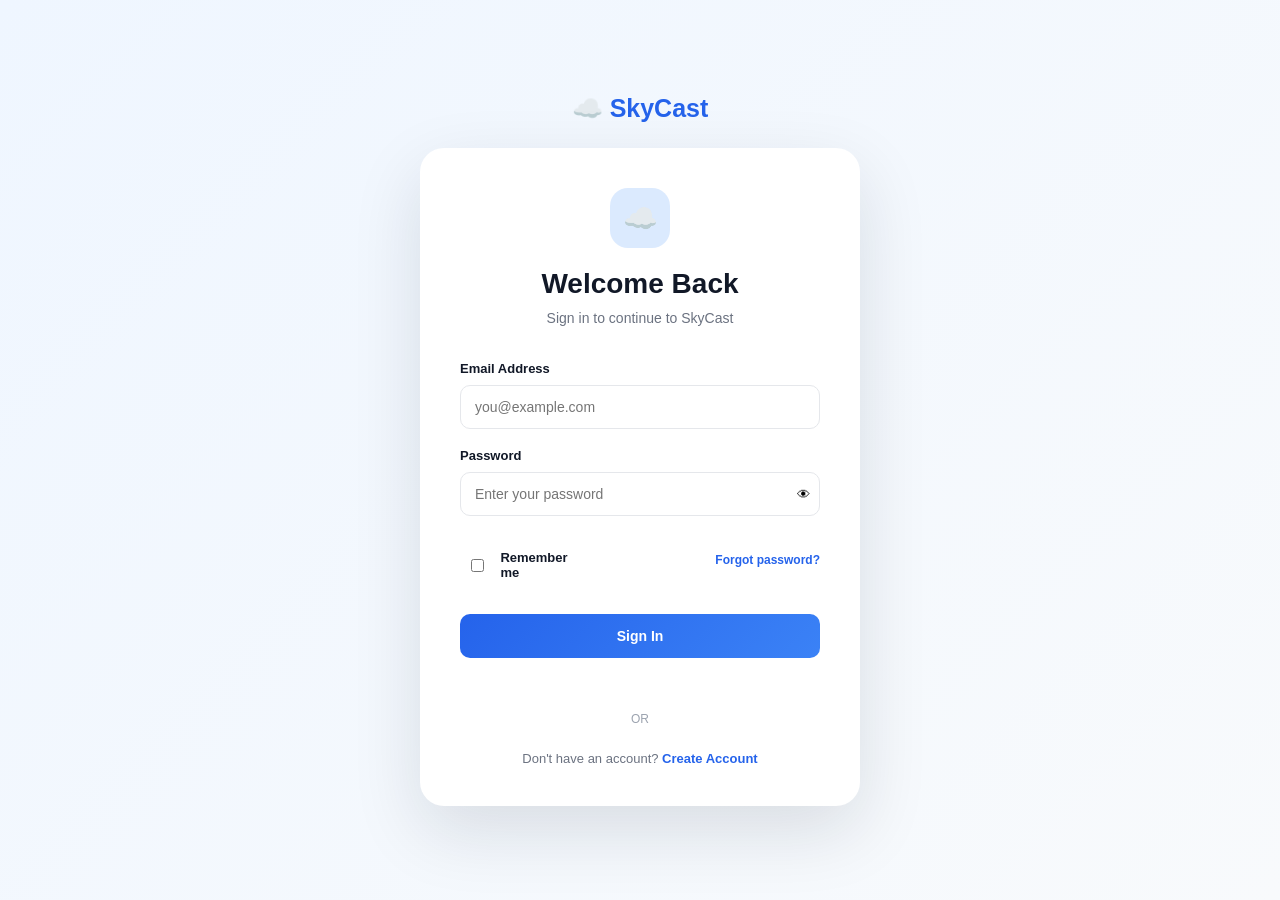
==== commit 74fb2243: "add sections" ====
--- a/index.html
+++ b/index.html
@@ -2,57 +2,36 @@
 <html lang="en">
   <head>
     <meta charset="UTF-8" />
+
     <meta name="viewport" content="width=device-width, initial-scale=1.0" />
 
     <title>SkyCast | Weather Dashboard</title>
-
-    <link
-      rel="icon"
-      href="https://cdn-icons-png.flaticon.com/512/1163/1163661.png"
-    />
-
-    <link rel="preconnect" href="https://fonts.googleapis.com" />
-    <link rel="preconnect" href="https://fonts.gstatic.com" crossorigin />
-
-    <link
-      href="https://fonts.googleapis.com/css2?family=Inter:wght@400;500;600;700;800&display=swap"
-      rel="stylesheet"
-    />
 
     <link rel="stylesheet" href="style.css" />
   </head>
 
   <body>
-    <div class="background-shape shape-one"></div>
-    <div class="background-shape shape-two"></div>
-
     <div class="app">
       <!-- SIDEBAR -->
+
       <aside class="sidebar">
         <div class="brand">
           <div class="brand-icon">☁️</div>
 
           <div>
             <h1>SkyCast</h1>
-            <span>Weather Intelligence</span>
+            <small>Weather Intelligence</small>
           </div>
         </div>
 
         <nav class="navigation">
-          <a href="#dashboard" class="nav-item active" id="dashboardNav">
-            <span>⌂</span>
-            Dashboard
-          </a>
-
-          <a href="#forecast" class="nav-item" id="forecastNav">
-            <span>◷</span>
-            Forecast
-          </a>
-
-          <a href="#favorites" class="nav-item" id="favoritesNav">
-            <span>♡</span>
-            Favorite Cities
-          </a>
+          <a href="#dashboard" class="nav-item active"> 🏠 Dashboard </a>
+
+          <a href="#forecastSection" class="nav-item"> 📅 Forecast </a>
+
+          <a href="#favoritesSection" class="nav-item"> ♡ Favorite Cities </a>
+
+          <a href="profile.html" class="nav-item"> 👤 My Profile </a>
         </nav>
 
         <div class="sidebar-bottom">
@@ -64,13 +43,15 @@
             <p>Stay updated with real-time weather conditions.</p>
           </div>
 
-          <p class="sidebar-footer">© 2026 SkyCast</p>
+          <button id="logoutBtn" class="logout-btn">🚪 Logout</button>
         </div>
       </aside>
 
       <!-- MAIN CONTENT -->
+
       <main class="main-content">
         <!-- TOPBAR -->
+
         <header class="topbar">
           <div>
             <p class="welcome-text">Good day 👋</p>
@@ -84,13 +65,18 @@
             </button>
 
             <button id="themeBtn" class="theme-btn">🌙</button>
+
+            <a href="profile.html" class="profile-mini">
+              <span id="userInitial"> U </span>
+            </a>
           </div>
         </header>
 
         <!-- SEARCH -->
+
         <section class="search-section">
           <div class="search-wrapper">
-            <span class="search-icon"> 🔍 </span>
+            <span> 🔍 </span>
 
             <input
               id="cityInput"
@@ -105,6 +91,7 @@
         </section>
 
         <!-- LOADING -->
+
         <div id="loading" class="loading">
           <div class="loader"></div>
 
@@ -112,6 +99,7 @@
         </div>
 
         <!-- WELCOME -->
+
         <section id="welcomeMessage" class="welcome-screen">
           <div class="welcome-cloud">🌤️</div>
 
@@ -121,53 +109,57 @@
         </section>
 
         <!-- WEATHER CONTENT -->
+
         <section id="weatherContent" class="weather-content hidden">
-          <!-- HERO WEATHER CARD -->
-          <div class="weather-grid">
+          <!-- DASHBOARD -->
+
+          <section id="dashboard" class="weather-grid">
+            <!-- HERO WEATHER -->
+
             <div class="hero-weather-card">
               <div class="hero-top">
                 <div>
                   <span class="label"> CURRENT WEATHER </span>
 
-                  <h1 id="cityName">Dhaka, BD</h1>
+                  <h1 id="cityName">City</h1>
 
                   <p id="date">Today</p>
                 </div>
 
-                <div class="weather-status">
-                  <span class="status-dot"></span>
-
-                  Live
-                </div>
+                <div class="weather-status">🟢 Live</div>
               </div>
 
               <div class="hero-weather-main">
-                <img id="weatherIcon" src="" alt="Weather Icon" />
+                <img id="weatherIcon" alt="Weather Icon" />
 
                 <div class="temperature-box">
                   <h2>
-                    <span id="temperature">--</span>
-                    <sup>°C</sup>
+                    <span id="temperature"> -- </span>
+
+                    <sup> °C </sup>
                   </h2>
 
-                  <p id="weatherDescription">Clear Sky</p>
+                  <p id="weatherDescription">--</p>
 
                   <span class="feels-like">
                     Feels like
-                    <b id="feelsLike">--</b>°C
+
+                    <b id="feelsLike"> -- </b>
+
+                    °C
                   </span>
                 </div>
               </div>
 
               <div class="sun-info">
                 <div>
-                  <span>🌅 Sunrise</span>
+                  <span> 🌅 Sunrise </span>
 
                   <strong id="sunrise"> -- </strong>
                 </div>
 
                 <div>
-                  <span>🌇 Sunset</span>
+                  <span> 🌇 Sunset </span>
 
                   <strong id="sunset"> -- </strong>
                 </div>
@@ -179,68 +171,61 @@
             </div>
 
             <!-- STATS -->
+
             <div class="stats-grid">
               <div class="info-card">
-                <div class="info-card-top">
-                  <span> Humidity </span>
-
-                  <div class="info-icon">💧</div>
-                </div>
-
-                <h3><span id="humidity">--</span>%</h3>
+                <span> Humidity </span>
+
+                <h3>
+                  <span id="humidity"> -- </span>
+
+                  %
+                </h3>
 
                 <p>Atmospheric moisture</p>
               </div>
 
               <div class="info-card">
-                <div class="info-card-top">
-                  <span> Wind Speed </span>
-
-                  <div class="info-icon">💨</div>
-                </div>
-
-                <h3>
-                  <span id="windSpeed">--</span>
-                  <small>m/s</small>
+                <span> Wind Speed </span>
+
+                <h3>
+                  <span id="windSpeed"> -- </span>
+
+                  <small> m/s </small>
                 </h3>
 
                 <p>Current wind speed</p>
               </div>
 
               <div class="info-card">
-                <div class="info-card-top">
-                  <span> Pressure </span>
-
-                  <div class="info-icon">🌡️</div>
-                </div>
-
-                <h3>
-                  <span id="pressure">--</span>
-                  <small>hPa</small>
+                <span> Pressure </span>
+
+                <h3>
+                  <span id="pressure"> -- </span>
+
+                  <small> hPa </small>
                 </h3>
 
                 <p>Atmospheric pressure</p>
               </div>
 
               <div class="info-card">
-                <div class="info-card-top">
-                  <span> Visibility </span>
-
-                  <div class="info-icon">👁️</div>
-                </div>
-
-                <h3>
-                  <span id="visibility">--</span>
-                  <small>km</small>
+                <span> Visibility </span>
+
+                <h3>
+                  <span id="visibility"> -- </span>
+
+                  <small> km </small>
                 </h3>
 
                 <p>Clear visibility range</p>
               </div>
             </div>
-          </div>
+          </section>
 
           <!-- FAVORITES -->
-          <section id="favoritesSection" class="favorites-section">
+
+          <section id="favoritesSection" class="content-section">
             <div class="section-header">
               <div>
                 <span class="label"> SAVED LOCATIONS </span>
@@ -253,22 +238,20 @@
           </section>
 
           <!-- FORECAST -->
-          <section id="forecastSection" class="forecast-section">
+
+          <section id="forecastSection" class="content-section">
             <div class="section-header">
               <div>
                 <span class="label"> UPCOMING WEATHER </span>
 
                 <h2>5-Day Forecast</h2>
               </div>
-
-              <span class="forecast-badge"> Daily forecast </span>
             </div>
 
             <div id="forecastContainer" class="forecast-container"></div>
           </section>
         </section>
 
-        <!-- FOOTER -->
         <footer>
           <span> SkyCast Weather Dashboard </span>
 
--- a/style.css
+++ b/style.css
@@ -4,104 +4,71 @@
   box-sizing: border-box;
 }
 
-:root {
-  --primary: #2563eb;
-  --background: #f5f7fb;
-  --surface: #ffffff;
-
-  --text: #111827;
-  --muted: #6b7280;
-
-  --border: #e5e7eb;
-
-  --shadow: 0 20px 50px rgba(15, 23, 42, 0.08);
-}
-
-body.dark {
-  --background: #0b1120;
-  --surface: #111827;
-
-  --text: #f9fafb;
-  --muted: #9ca3af;
-
-  --border: #1f2937;
-
-  --shadow: 0 20px 50px rgba(0, 0, 0, 0.25);
+html {
+  scroll-behavior: smooth;
 }
 
 body {
+  font-family: Inter, "Segoe UI", Arial, sans-serif;
+
+  background: #f4f7fb;
+
+  color: #1e293b;
+
   min-height: 100vh;
 
-  font-family: "Inter", sans-serif;
-
-  background: var(--background);
-
-  color: var(--text);
-
   transition: 0.3s ease;
 }
 
-.background-shape {
+button,
+input,
+textarea {
+  font-family: inherit;
+}
+
+button {
+  cursor: pointer;
+}
+
+a {
+  text-decoration: none;
+
+  color: inherit;
+}
+
+.hidden {
+  display: none !important;
+}
+
+/* ===============================
+   SIDEBAR
+================================ */
+
+.sidebar {
   position: fixed;
 
-  border-radius: 50%;
-
-  filter: blur(90px);
-
-  opacity: 0.15;
-
-  z-index: -1;
-}
-
-.shape-one {
-  width: 400px;
-
-  height: 400px;
-
-  background: #3b82f6;
-
-  top: -200px;
-
-  right: 10%;
-}
-
-.shape-two {
-  width: 350px;
-
-  height: 350px;
-
-  background: #8b5cf6;
-
-  bottom: -150px;
-
-  left: 20%;
-}
-
-/* APP */
-
-.app {
-  display: flex;
-
-  min-height: 100vh;
-}
-
-/* SIDEBAR */
-
-.sidebar {
-  width: 250px;
-
-  min-height: 100vh;
-
-  padding: 32px 22px;
-
-  background: var(--surface);
-
-  border-right: 1px solid var(--border);
+  top: 0;
+
+  left: 0;
+
+  width: 270px;
+
+  height: 100vh;
+
+  padding: 28px 20px;
 
   display: flex;
 
   flex-direction: column;
-}
+
+  background: #ffffff;
+
+  border-right: 1px solid #e5e7eb;
+
+  z-index: 1000;
+}
+
+/* BRAND */
 
 .brand {
   display: flex;
@@ -110,42 +77,42 @@
 
   gap: 12px;
 
-  margin-bottom: 60px;
+  margin-bottom: 45px;
+
+  padding: 0 8px;
 }
 
 .brand-icon {
-  width: 46px;
-
-  height: 46px;
-
-  display: flex;
+  width: 48px;
+
+  height: 48px;
+
+  display: flex;
+
+  align-items: center;
 
   justify-content: center;
 
-  align-items: center;
-
-  border-radius: 14px;
-
-  font-size: 24px;
-
-  background: linear-gradient(135deg, #2563eb, #60a5fa);
+  border-radius: 15px;
+
+  font-size: 25px;
+
+  background: linear-gradient(135deg, #2563eb, #38bdf8);
 }
 
 .brand h1 {
-  font-size: 21px;
-
-  font-weight: 800;
-}
-
-.brand span {
-  display: block;
-
-  color: var(--muted);
-
-  font-size: 9px;
-
-  margin-top: 3px;
-}
+  color: #0f172a;
+
+  font-size: 22px;
+}
+
+.brand small {
+  color: #94a3b8;
+
+  font-size: 10px;
+}
+
+/* NAV */
 
 .navigation {
   display: flex;
@@ -160,42 +127,36 @@
 
   align-items: center;
 
-  gap: 14px;
+  gap: 12px;
 
   padding: 14px 16px;
 
-  color: var(--muted);
-
-  text-decoration: none;
+  border-radius: 12px;
+
+  color: #64748b;
 
   font-size: 14px;
 
-  font-weight: 500;
-
-  border-radius: 12px;
-
-  transition: 0.3s;
-}
-
-.nav-item span {
-  font-size: 20px;
+  font-weight: 600;
+
+  transition: 0.25s ease;
 }
 
 .nav-item:hover {
+  color: #2563eb;
+
   background: #eff6ff;
 
-  color: var(--primary);
-}
-
-body.dark .nav-item:hover {
-  background: #1e293b;
+  transform: translateX(3px);
 }
 
 .nav-item.active {
-  color: white;
-
-  background: linear-gradient(135deg, #2563eb, #3b82f6);
-}
+  color: #2563eb;
+
+  background: #eff6ff;
+}
+
+/* SIDEBAR BOTTOM */
 
 .sidebar-bottom {
   margin-top: auto;
@@ -204,108 +165,150 @@
 .tip-card {
   padding: 18px;
 
+  margin-bottom: 18px;
+
   border-radius: 16px;
 
   background: #eff6ff;
-}
-
-body.dark .tip-card {
-  background: #1e293b;
 }
 
 .tip-icon {
   font-size: 24px;
 
-  margin-bottom: 10px;
+  margin-bottom: 8px;
 }
 
 .tip-card h3 {
+  margin-bottom: 5px;
+
+  color: #1e3a8a;
+
+  font-size: 14px;
+}
+
+.tip-card p {
+  color: #64748b;
+
+  font-size: 11px;
+
+  line-height: 1.5;
+}
+
+.logout-btn {
+  width: 100%;
+
+  padding: 13px;
+
+  border: none;
+
+  border-radius: 12px;
+
+  color: white;
+
+  background: #ef4444;
+
+  font-size: 14px;
+
+  font-weight: 700;
+
+  transition: 0.25s ease;
+}
+
+.logout-btn:hover {
+  background: #dc2626;
+
+  transform: translateY(-2px);
+}
+
+/* ===============================
+   MAIN
+================================ */
+
+.main-content {
+  width: calc(100% - 270px);
+
+  margin-left: 270px;
+
+  padding: 30px 42px;
+}
+
+/* TOPBAR */
+
+.topbar {
+  display: flex;
+
+  align-items: center;
+
+  justify-content: space-between;
+
+  margin-bottom: 30px;
+}
+
+.welcome-text {
+  color: #94a3b8;
+
   font-size: 13px;
-
-  margin-bottom: 7px;
-}
-
-.tip-card p {
-  color: var(--muted);
-
-  font-size: 11px;
-
-  line-height: 1.6;
-}
-
-.sidebar-footer {
-  text-align: center;
-
-  color: var(--muted);
-
-  font-size: 10px;
-
-  margin-top: 20px;
-}
-
-/* MAIN */
-
-.main-content {
-  flex: 1;
-
-  padding: 36px 50px;
-
-  max-width: 1500px;
-
-  margin: auto;
-}
-
-.topbar {
-  display: flex;
-
-  justify-content: space-between;
-
-  align-items: center;
-
-  margin-bottom: 30px;
-}
-
-.welcome-text {
-  color: var(--muted);
-
-  font-size: 13px;
-
-  margin-bottom: 5px;
 }
 
 .topbar h2 {
+  margin-top: 5px;
+
+  color: #0f172a;
+
   font-size: 28px;
 }
 
 .topbar-actions {
   display: flex;
 
-  gap: 12px;
+  align-items: center;
+
+  gap: 10px;
 }
 
 .location-btn,
 .theme-btn {
-  border: 1px solid var(--border);
-
-  background: var(--surface);
-
-  color: var(--text);
-
-  cursor: pointer;
+  border: 1px solid #dbeafe;
 
   border-radius: 10px;
 
+  background: white;
+
+  color: #2563eb;
+
   padding: 11px 15px;
 
-  font-size: 13px;
+  font-weight: 700;
 }
 
 .theme-btn {
   width: 42px;
 
+  height: 42px;
+
   padding: 0;
 
   font-size: 18px;
+}
+
+.profile-mini {
+  width: 42px;
+
+  height: 42px;
+
+  display: flex;
+
+  align-items: center;
+
+  justify-content: center;
+
+  border-radius: 50%;
+
+  color: white;
+
+  background: linear-gradient(135deg, #2563eb, #7c3aed);
+
+  font-weight: 800;
 }
 
 /* SEARCH */
@@ -315,27 +318,21 @@
 }
 
 .search-wrapper {
-  max-width: 650px;
-
-  display: flex;
-
-  align-items: center;
-
-  gap: 12px;
-
-  padding: 7px;
-
-  background: var(--surface);
-
-  border: 1px solid var(--border);
-
-  border-radius: 14px;
-
-  box-shadow: var(--shadow);
-}
-
-.search-icon {
-  margin-left: 12px;
+  max-width: 760px;
+
+  display: flex;
+
+  align-items: center;
+
+  gap: 10px;
+
+  padding: 7px 8px 7px 16px;
+
+  border: 1px solid #e2e8f0;
+
+  border-radius: 16px;
+
+  background: white;
 }
 
 .search-wrapper input {
@@ -345,9 +342,7 @@
 
   outline: none;
 
-  background: transparent;
-
-  color: var(--text);
+  padding: 12px;
 
   font-size: 14px;
 }
@@ -357,460 +352,49 @@
 
   border: none;
 
-  border-radius: 9px;
+  border-radius: 10px;
 
   color: white;
 
-  cursor: pointer;
-
-  font-weight: 600;
-
-  background: var(--primary);
+  background: #2563eb;
+
+  font-weight: 700;
 }
 
 #errorMessage {
-  color: #ef4444;
+  display: none;
+
+  margin-top: 10px;
+
+  color: #dc2626;
 
   font-size: 13px;
-
-  margin-top: 10px;
-}
-
-/* WEATHER GRID */
-
-.weather-grid {
-  display: grid;
-
-  grid-template-columns: 1.5fr 1fr;
-
-  gap: 20px;
-
-  margin-bottom: 35px;
-}
-
-/* HERO */
-
-.hero-weather-card {
-  min-height: 390px;
-
-  padding: 30px;
-
-  border-radius: 24px;
-
-  color: white;
-
-  background: linear-gradient(135deg, #1e40af, #2563eb);
-
-  box-shadow: 0 25px 50px rgba(37, 99, 235, 0.25);
-}
-
-.hero-top {
-  display: flex;
-
-  justify-content: space-between;
-}
-
-.label {
-  display: block;
-
-  font-size: 10px;
-
-  font-weight: 700;
-
-  letter-spacing: 1.5px;
-
-  opacity: 0.7;
-
-  margin-bottom: 10px;
-}
-
-.hero-top h1 {
-  font-size: 27px;
-}
-
-.hero-top p {
-  font-size: 12px;
-
-  opacity: 0.75;
-}
-
-.weather-status {
-  height: fit-content;
-
-  padding: 7px 11px;
-
-  border-radius: 20px;
-
-  font-size: 11px;
-
-  background: rgba(255, 255, 255, 0.15);
-}
-
-.status-dot {
-  display: inline-block;
-
-  width: 7px;
-
-  height: 7px;
-
-  margin-right: 5px;
-
-  border-radius: 50%;
-
-  background: #4ade80;
-}
-
-.hero-weather-main {
-  display: flex;
-
-  align-items: center;
-
-  gap: 25px;
-
-  margin-top: 30px;
-}
-
-.hero-weather-main img {
-  width: 145px;
-
-  height: 145px;
-}
-
-.temperature-box h2 {
-  font-size: 72px;
-
-  line-height: 1;
-}
-
-.temperature-box sup {
-  font-size: 30px;
-}
-
-.temperature-box p {
-  font-size: 18px;
-
-  text-transform: capitalize;
-
-  margin-top: 10px;
-}
-
-.feels-like {
-  display: block;
-
-  margin-top: 8px;
-
-  font-size: 12px;
-
-  opacity: 0.7;
-}
-
-.sun-info {
-  display: flex;
-
-  align-items: center;
-
-  gap: 30px;
-
-  margin-top: 20px;
-
-  padding-top: 18px;
-
-  border-top: 1px solid rgba(255, 255, 255, 0.2);
-}
-
-.sun-info div {
-  display: flex;
+}
+
+/* LOADING */
+
+.loading {
+  min-height: 300px;
+
+  display: none;
+
+  align-items: center;
+
+  justify-content: center;
 
   flex-direction: column;
 
-  gap: 6px;
-}
-
-.sun-info span {
-  font-size: 11px;
-
-  opacity: 0.7;
-}
-
-.sun-info strong {
-  font-size: 14px;
-}
-
-.favorite-btn {
-  margin-left: auto;
-
-  padding: 10px 14px;
-
-  border: none;
-
-  border-radius: 9px;
-
-  color: white;
-
-  background: rgba(255, 255, 255, 0.18);
-
-  cursor: pointer;
-
-  font-size: 11px;
-}
-
-.favorite-btn:hover {
-  background: rgba(255, 255, 255, 0.3);
-}
-
-/* STATS */
-
-.stats-grid {
-  display: grid;
-
-  grid-template-columns: repeat(2, 1fr);
-
-  gap: 20px;
-}
-
-.info-card {
-  padding: 23px;
-
-  border: 1px solid var(--border);
-
-  border-radius: 20px;
-
-  background: var(--surface);
-
-  box-shadow: var(--shadow);
-}
-
-.info-card-top {
-  display: flex;
-
-  justify-content: space-between;
-
-  align-items: center;
-
-  color: var(--muted);
-
-  font-size: 12px;
-}
-
-.info-icon {
-  width: 38px;
-
-  height: 38px;
-
-  display: flex;
-
-  justify-content: center;
-
-  align-items: center;
-
-  border-radius: 11px;
-
-  background: #eff6ff;
-}
-
-.info-card h3 {
-  margin-top: 22px;
-
-  font-size: 27px;
-}
-
-.info-card h3 small {
-  font-size: 12px;
-
-  color: var(--muted);
-}
-
-.info-card p {
-  color: var(--muted);
-
-  font-size: 11px;
-
-  margin-top: 5px;
-}
-
-/* SECTION */
-
-.forecast-section,
-.favorites-section {
-  padding: 28px;
-
-  border: 1px solid var(--border);
-
-  border-radius: 22px;
-
-  background: var(--surface);
-
-  box-shadow: var(--shadow);
-
-  margin-bottom: 25px;
-}
-
-.section-header {
-  display: flex;
-
-  justify-content: space-between;
-
-  align-items: center;
-
-  margin-bottom: 25px;
-}
-
-.section-header h2 {
-  font-size: 22px;
-}
-
-.forecast-badge {
-  padding: 8px 12px;
-
-  border-radius: 20px;
-
-  color: var(--primary);
-
-  background: #eff6ff;
-
-  font-size: 11px;
-}
-
-/* FORECAST */
-
-.forecast-container {
-  display: grid;
-
-  grid-template-columns: repeat(5, 1fr);
-
   gap: 15px;
 }
 
-.forecast-card {
-  padding: 20px 12px;
-
-  text-align: center;
-
-  border: 1px solid var(--border);
-
-  border-radius: 16px;
-}
-
-.forecast-card h3 {
-  font-size: 13px;
-}
-
-.forecast-card img {
-  width: 70px;
-
-  margin: 10px 0;
-}
-
-.forecast-temp {
-  font-size: 20px;
-
-  font-weight: 700;
-}
-
-.forecast-card p {
-  color: var(--muted);
-
-  font-size: 11px;
-
-  margin-top: 7px;
-
-  text-transform: capitalize;
-}
-
-/* FAVORITES */
-
-.favorites-container {
-  display: flex;
-
-  flex-wrap: wrap;
-
-  gap: 12px;
-}
-
-.favorite-city-card {
-  display: flex;
-
-  align-items: center;
-
-  gap: 12px;
-
-  padding: 12px 15px;
-
-  border: 1px solid var(--border);
-
-  border-radius: 12px;
-
-  background: var(--background);
-}
-
-.favorite-city-card button {
-  border: none;
-
-  cursor: pointer;
-
-  color: #ef4444;
-
-  background: transparent;
-}
-
-.favorite-city-name {
-  cursor: pointer;
-
-  font-weight: 600;
-
-  font-size: 13px;
-}
-
-.no-favorites {
-  color: var(--muted);
-
-  font-size: 13px;
-}
-
-/* WELCOME */
-
-.welcome-screen {
-  text-align: center;
-
-  padding: 100px 20px;
-}
-
-.welcome-cloud {
-  font-size: 80px;
-
-  margin-bottom: 20px;
-}
-
-.welcome-screen h2 {
-  font-size: 28px;
-}
-
-.welcome-screen p {
-  color: var(--muted);
-
-  margin-top: 10px;
-}
-
-/* LOADING */
-
-.loading {
-  display: none;
-
-  text-align: center;
-
-  padding: 70px;
-}
-
 .loader {
-  width: 45px;
-
-  height: 45px;
-
-  margin: auto auto 15px;
+  width: 40px;
+
+  height: 40px;
 
   border: 4px solid #dbeafe;
 
-  border-top-color: var(--primary);
+  border-top-color: #2563eb;
 
   border-radius: 50%;
 
@@ -823,6 +407,436 @@
   }
 }
 
+/* WELCOME */
+
+.welcome-screen {
+  min-height: 420px;
+
+  display: flex;
+
+  align-items: center;
+
+  justify-content: center;
+
+  flex-direction: column;
+
+  text-align: center;
+
+  border: 1px solid #e2e8f0;
+
+  border-radius: 24px;
+
+  background: white;
+}
+
+.welcome-cloud {
+  margin-bottom: 20px;
+
+  font-size: 70px;
+}
+
+.welcome-screen h2 {
+  margin-bottom: 10px;
+
+  color: #0f172a;
+}
+
+.welcome-screen p {
+  color: #64748b;
+}
+
+/* WEATHER GRID */
+
+.weather-grid {
+  display: grid;
+
+  grid-template-columns: 1.5fr 1fr;
+
+  gap: 22px;
+
+  margin-bottom: 45px;
+}
+
+/* HERO */
+
+.hero-weather-card {
+  padding: 28px;
+
+  border-radius: 24px;
+
+  color: white;
+
+  background: linear-gradient(135deg, #1d4ed8, #2563eb, #38bdf8);
+}
+
+.hero-top {
+  display: flex;
+
+  justify-content: space-between;
+}
+
+.label {
+  display: block;
+
+  margin-bottom: 8px;
+
+  color: #94a3b8;
+
+  font-size: 10px;
+
+  font-weight: 800;
+
+  letter-spacing: 1px;
+}
+
+.hero-weather-card .label {
+  color: rgba(255, 255, 255, 0.7);
+}
+
+.hero-weather-card h1 {
+  font-size: 30px;
+}
+
+.hero-weather-card #date {
+  margin-top: 5px;
+
+  color: rgba(255, 255, 255, 0.7);
+
+  font-size: 13px;
+}
+
+.weather-status {
+  height: fit-content;
+
+  padding: 7px 10px;
+
+  border-radius: 20px;
+
+  background: rgba(255, 255, 255, 0.15);
+
+  font-size: 11px;
+}
+
+.hero-weather-main {
+  display: flex;
+
+  align-items: center;
+
+  gap: 20px;
+
+  margin: 25px 0;
+}
+
+.hero-weather-main img {
+  width: 140px;
+
+  height: 140px;
+}
+
+.temperature-box h2 {
+  font-size: 68px;
+}
+
+.temperature-box sup {
+  font-size: 25px;
+}
+
+.temperature-box p {
+  margin: 10px 0;
+
+  font-size: 17px;
+}
+
+.feels-like {
+  color: rgba(255, 255, 255, 0.7);
+
+  font-size: 12px;
+}
+
+.sun-info {
+  display: flex;
+
+  align-items: center;
+
+  gap: 20px;
+
+  padding-top: 20px;
+
+  border-top: 1px solid rgba(255, 255, 255, 0.2);
+}
+
+.sun-info > div {
+  display: flex;
+
+  flex-direction: column;
+
+  gap: 5px;
+}
+
+.sun-info span {
+  color: rgba(255, 255, 255, 0.7);
+
+  font-size: 11px;
+}
+
+.sun-info strong {
+  font-size: 13px;
+}
+
+.favorite-btn {
+  margin-left: auto;
+
+  padding: 11px 14px;
+
+  border: 1px solid rgba(255, 255, 255, 0.3);
+
+  border-radius: 10px;
+
+  color: white;
+
+  background: rgba(255, 255, 255, 0.12);
+}
+
+.favorite-btn.active {
+  color: #fef08a;
+
+  border-color: #fef08a;
+}
+
+/* STATS */
+
+.stats-grid {
+  display: grid;
+
+  grid-template-columns: repeat(2, 1fr);
+
+  gap: 16px;
+}
+
+.info-card {
+  padding: 22px;
+
+  min-height: 170px;
+
+  display: flex;
+
+  justify-content: center;
+
+  flex-direction: column;
+
+  border: 1px solid #e2e8f0;
+
+  border-radius: 18px;
+
+  background: white;
+}
+
+.info-card > span {
+  color: #64748b;
+
+  font-size: 12px;
+}
+
+.info-card h3 {
+  margin: 10px 0;
+
+  color: #0f172a;
+
+  font-size: 28px;
+}
+
+.info-card h3 small {
+  color: #94a3b8;
+
+  font-size: 12px;
+}
+
+.info-card p {
+  color: #94a3b8;
+
+  font-size: 11px;
+}
+
+/* SECTION */
+
+.content-section {
+  margin-bottom: 45px;
+}
+
+.section-header {
+  margin-bottom: 20px;
+}
+
+.section-header h2 {
+  color: #0f172a;
+
+  font-size: 22px;
+}
+
+/* FORECAST */
+
+.forecast-container {
+  display: grid;
+
+  grid-template-columns: repeat(5, 1fr);
+
+  gap: 15px;
+}
+
+.forecast-card {
+  padding: 20px 15px;
+
+  text-align: center;
+
+  border: 1px solid #e2e8f0;
+
+  border-radius: 18px;
+
+  background: white;
+
+  transition: 0.25s ease;
+}
+
+.forecast-card:hover {
+  transform: translateY(-5px);
+
+  box-shadow: 0 10px 25px rgba(15, 23, 42, 0.08);
+}
+
+.forecast-day {
+  color: #64748b;
+
+  font-size: 12px;
+
+  font-weight: 700;
+}
+
+.forecast-card img {
+  width: 75px;
+
+  height: 75px;
+}
+
+.forecast-card h3 {
+  color: #0f172a;
+
+  font-size: 23px;
+}
+
+.forecast-card p {
+  min-height: 32px;
+
+  color: #64748b;
+
+  font-size: 11px;
+}
+
+.forecast-extra {
+  margin-top: 10px;
+
+  padding-top: 10px;
+
+  border-top: 1px solid #f1f5f9;
+
+  color: #94a3b8;
+
+  font-size: 10px;
+
+  line-height: 1.8;
+}
+
+/* FAVORITES */
+
+.favorites-container {
+  display: grid;
+
+  grid-template-columns: repeat(auto-fill, minmax(220px, 1fr));
+
+  gap: 15px;
+}
+
+.favorite-card {
+  display: flex;
+
+  align-items: center;
+
+  gap: 12px;
+
+  padding: 16px;
+
+  border: 1px solid #e2e8f0;
+
+  border-radius: 16px;
+
+  background: white;
+
+  cursor: pointer;
+}
+
+.favorite-city-icon {
+  width: 42px;
+
+  height: 42px;
+
+  display: flex;
+
+  align-items: center;
+
+  justify-content: center;
+
+  border-radius: 12px;
+
+  background: #eff6ff;
+
+  font-size: 20px;
+}
+
+.favorite-city-info {
+  flex: 1;
+}
+
+.favorite-city-info h3 {
+  color: #1e293b;
+
+  font-size: 14px;
+}
+
+.favorite-city-info p {
+  margin-top: 4px;
+
+  color: #94a3b8;
+
+  font-size: 10px;
+}
+
+.remove-favorite {
+  width: 28px;
+
+  height: 28px;
+
+  border: none;
+
+  border-radius: 8px;
+
+  color: #ef4444;
+
+  background: #fef2f2;
+
+  font-size: 18px;
+}
+
+.empty-favorites {
+  padding: 35px;
+
+  text-align: center;
+
+  border: 1px dashed #cbd5e1;
+
+  border-radius: 16px;
+
+  color: #94a3b8;
+}
+
 /* FOOTER */
 
 footer {
@@ -830,95 +844,485 @@
 
   justify-content: space-between;
 
-  color: var(--muted);
+  padding: 25px 0;
+
+  margin-top: 40px;
+
+  border-top: 1px solid #e2e8f0;
+
+  color: #94a3b8;
 
   font-size: 11px;
-
-  padding: 30px 0 10px;
-}
-
-.hidden {
-  display: none !important;
-}
-
-/* RESPONSIVE */
+}
+
+/* ===============================
+   PROFILE PAGE
+================================ */
+
+.profile-main {
+  width: calc(100% - 270px);
+
+  margin-left: 270px;
+
+  min-height: 100vh;
+
+  padding: 38px 45px;
+}
+
+.profile-header {
+  display: flex;
+
+  justify-content: space-between;
+
+  margin-bottom: 30px;
+}
+
+.profile-subtitle {
+  color: #2563eb;
+
+  font-size: 11px;
+
+  font-weight: 800;
+
+  letter-spacing: 1px;
+}
+
+.profile-header h2 {
+  margin: 8px 0;
+
+  color: #0f172a;
+
+  font-size: 30px;
+}
+
+.profile-description {
+  color: #64748b;
+
+  font-size: 13px;
+}
+
+.back-dashboard-btn {
+  height: fit-content;
+
+  padding: 12px 18px;
+
+  border: 1px solid #dbeafe;
+
+  border-radius: 10px;
+
+  color: #2563eb;
+
+  background: white;
+
+  font-size: 13px;
+
+  font-weight: 700;
+}
+
+.profile-card,
+.settings-card {
+  margin-bottom: 24px;
+
+  border: 1px solid #e2e8f0;
+
+  border-radius: 22px;
+
+  background: white;
+
+  overflow: hidden;
+}
+
+.profile-cover {
+  height: 145px;
+
+  background: linear-gradient(135deg, #1d4ed8, #38bdf8, #7c3aed);
+}
+
+.profile-info {
+  display: flex;
+
+  align-items: center;
+
+  gap: 22px;
+
+  padding: 0 30px 28px;
+
+  margin-top: -45px;
+}
+
+.large-avatar {
+  width: 95px;
+
+  height: 95px;
+
+  display: flex;
+
+  align-items: center;
+
+  justify-content: center;
+
+  border: 5px solid white;
+
+  border-radius: 50%;
+
+  color: white;
+
+  background: linear-gradient(135deg, #2563eb, #7c3aed);
+
+  font-size: 36px;
+
+  font-weight: 800;
+}
+
+.profile-user-info {
+  padding-top: 42px;
+}
+
+.profile-user-info h2 {
+  color: #0f172a;
+
+  font-size: 22px;
+}
+
+.profile-user-info p {
+  margin: 5px 0 10px;
+
+  color: #64748b;
+
+  font-size: 13px;
+}
+
+.member-badge {
+  padding: 6px 10px;
+
+  border-radius: 20px;
+
+  color: #2563eb;
+
+  background: #eff6ff;
+
+  font-size: 10px;
+
+  font-weight: 700;
+}
+
+.settings-card {
+  padding: 28px;
+}
+
+.settings-title {
+  margin-bottom: 25px;
+
+  padding-bottom: 18px;
+
+  border-bottom: 1px solid #f1f5f9;
+}
+
+.settings-title span {
+  color: #94a3b8;
+
+  font-size: 10px;
+
+  font-weight: 800;
+}
+
+.settings-title h2 {
+  margin-top: 6px;
+
+  color: #0f172a;
+
+  font-size: 20px;
+}
+
+.profile-form {
+  display: grid;
+
+  grid-template-columns: repeat(2, 1fr);
+
+  gap: 20px;
+}
+
+.form-group {
+  display: flex;
+
+  flex-direction: column;
+
+  gap: 8px;
+}
+
+.full-width {
+  grid-column: 1 / -1;
+}
+
+.form-group label {
+  color: #475569;
+
+  font-size: 12px;
+
+  font-weight: 700;
+}
+
+.form-group input,
+.form-group textarea {
+  padding: 13px 15px;
+
+  border: 1px solid #e2e8f0;
+
+  border-radius: 10px;
+
+  outline: none;
+
+  background: #f8fafc;
+
+  font-size: 13px;
+}
+
+.form-actions {
+  grid-column: 1 / -1;
+
+  display: flex;
+
+  gap: 12px;
+}
+
+.save-profile-btn,
+.delete-data-btn {
+  padding: 13px 20px;
+
+  border-radius: 10px;
+
+  font-weight: 700;
+}
+
+.save-profile-btn {
+  border: none;
+
+  color: white;
+
+  background: #2563eb;
+}
+
+.delete-data-btn {
+  border: 1px solid #fecaca;
+
+  color: #dc2626;
+
+  background: #fffafa;
+}
+
+.danger-zone {
+  display: flex;
+
+  align-items: center;
+
+  justify-content: space-between;
+
+  padding: 25px 28px;
+
+  border: 1px solid #fecaca;
+
+  border-radius: 18px;
+
+  background: #fffafa;
+}
+
+.danger-label {
+  color: #dc2626;
+
+  font-size: 10px;
+
+  font-weight: 800;
+}
+
+.danger-zone h2 {
+  margin: 6px 0;
+
+  color: #991b1b;
+
+  font-size: 18px;
+}
+
+.danger-zone p {
+  color: #b91c1c;
+
+  font-size: 12px;
+}
+
+.delete-account-btn {
+  padding: 12px 18px;
+
+  border: none;
+
+  border-radius: 10px;
+
+  color: white;
+
+  background: #dc2626;
+
+  font-weight: 700;
+}
+
+/* ===============================
+   DARK MODE
+================================ */
+
+body.dark-mode {
+  color: #e2e8f0;
+
+  background: #0f172a;
+}
+
+body.dark-mode .sidebar,
+body.dark-mode .profile-card,
+body.dark-mode .settings-card,
+body.dark-mode .info-card,
+body.dark-mode .forecast-card,
+body.dark-mode .favorite-card,
+body.dark-mode .welcome-screen,
+body.dark-mode .search-wrapper {
+  background: #1e293b;
+
+  border-color: #334155;
+}
+
+body.dark-mode .brand h1,
+body.dark-mode .topbar h2,
+body.dark-mode .welcome-screen h2,
+body.dark-mode .section-header h2,
+body.dark-mode .info-card h3,
+body.dark-mode .forecast-card h3,
+body.dark-mode .profile-header h2,
+body.dark-mode .profile-user-info h2,
+body.dark-mode .settings-title h2 {
+  color: #f8fafc;
+}
+
+body.dark-mode .search-wrapper input {
+  color: white;
+
+  background: transparent;
+}
+
+body.dark-mode .form-group input,
+body.dark-mode .form-group textarea {
+  color: white;
+
+  background: #0f172a;
+
+  border-color: #334155;
+}
+
+/* ===============================
+   RESPONSIVE
+================================ */
 
 @media (max-width: 1100px) {
-  .sidebar {
-    width: 220px;
-  }
-
-  .main-content {
-    padding: 30px;
-  }
-
   .weather-grid {
     grid-template-columns: 1fr;
   }
-}
-
-@media (max-width: 750px) {
+
+  .forecast-container {
+    grid-template-columns: repeat(3, 1fr);
+  }
+}
+
+@media (max-width: 650px) {
   .sidebar {
+    position: relative;
+
+    width: 100%;
+
+    height: auto;
+
+    border-right: none;
+
+    border-bottom: 1px solid #e5e7eb;
+  }
+
+  .sidebar-bottom {
     display: none;
   }
 
-  .main-content {
-    padding: 25px 18px;
+  .main-content,
+  .profile-main {
+    width: 100%;
+
+    margin-left: 0;
+
+    padding: 20px 15px;
+  }
+
+  .navigation {
+    display: grid;
+
+    grid-template-columns: repeat(2, 1fr);
   }
 
   .topbar {
     align-items: flex-start;
 
-    gap: 20px;
-  }
-
-  .location-btn {
-    display: none;
+    gap: 15px;
+  }
+
+  .hero-weather-main {
+    gap: 5px;
+  }
+
+  .hero-weather-main img {
+    width: 90px;
+
+    height: 90px;
+  }
+
+  .temperature-box h2 {
+    font-size: 48px;
   }
 
   .stats-grid {
-    grid-template-columns: 1fr 1fr;
+    grid-template-columns: repeat(2, 1fr);
   }
 
   .forecast-container {
     grid-template-columns: repeat(2, 1fr);
   }
-}
-
-@media (max-width: 500px) {
-  .topbar {
+
+  .profile-header {
     flex-direction: column;
-  }
-
-  .stats-grid {
+
+    gap: 15px;
+  }
+
+  .profile-form {
     grid-template-columns: 1fr;
   }
 
-  .hero-weather-main {
+  .full-width {
+    grid-column: auto;
+  }
+
+  .form-actions {
+    grid-column: auto;
+
     flex-direction: column;
-
-    text-align: center;
-  }
-
-  .sun-info {
-    flex-wrap: wrap;
-  }
-
-  .favorite-btn {
-    margin-left: 0;
-  }
-
-  .section-header {
+  }
+
+  .danger-zone {
     align-items: flex-start;
 
     flex-direction: column;
 
-    gap: 12px;
+    gap: 18px;
+  }
+
+  .delete-account-btn {
+    width: 100%;
   }
 
   footer {
     flex-direction: column;
 
     gap: 8px;
-  }
-}
+
+    text-align: center;
+  }
+}
